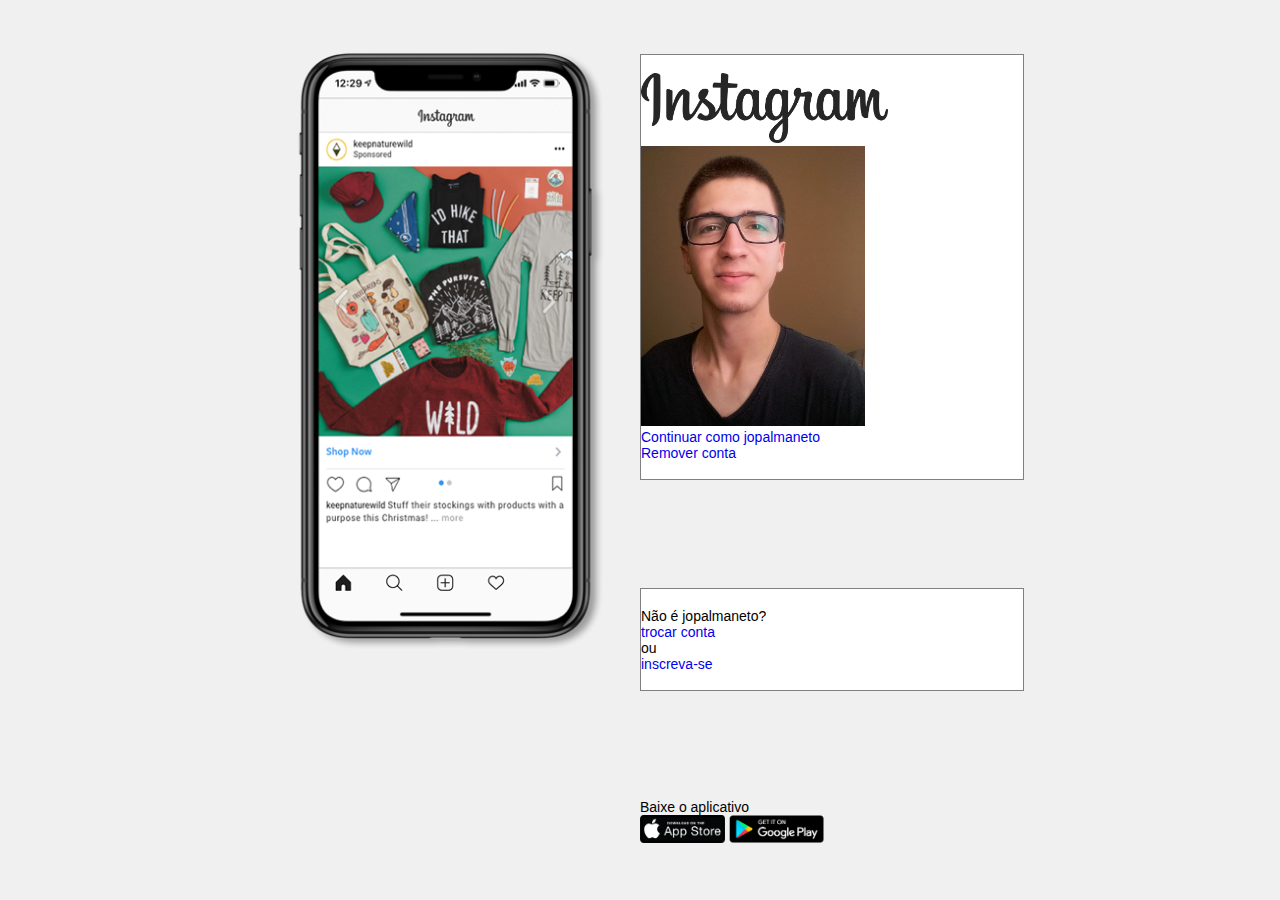
==== code/index.html @ 5d359155 "restructuring the directories" ====
<!DOCTYPE html>
<html lang="en">

    <head>
        <meta charset="UTF-8">
        <meta name="viewport" content="width=device-width, initial-scale=1.0">
        <link rel="stylesheet" href="style.css">
        <title>Instagram </title>
    </head>

    <body>
        <div class="wrapper">

            <div class="cellphone">
                <img src="img/cellphone.png" alt="">
            </div>

            <div class="login">
                <div class="login-box">
                    <div class="login-box-logo">
                        <img src="img/instagram-logo.png" alt="">
                    </div>

                    <div class="login-box-profile">
                        <img src="img/eu.jpg" alt="">
                    </div>

                    <a href="#" class="login-link-continue"> Continuar como jopalmaneto </a> 
                    <a href="#" class="login-link"> Remover conta </a>
                </div>

                <div class="login-box">
                    <p class="login-plain-text"> Não é jopalmaneto? </p> 
                    <p class="login-plain-text"> </p> 
                        <a href="#" class="login-link"> trocar conta </a> 
                        ou 
                        <a href="#" class="login-link"> inscreva-se </a>
                    </p>
                </div>

                <div class="login-getapp">
                    <p class="login-plain-text"> Baixe o aplicativo </p>
                    
                    <div class="login-getapp-download">
                        <img src="img/appstore.png" alt="">
                        <img src="img/playstore.png" alt="">
                    </div>
                </div>
            </div>

        </div>
    </body>
</html>
---- code/style.css ----
* {
    padding: 0;
    margin: 0;
    box-sizing: border-box;
    text-decoration: none;
    font-family: sans-serif;
    font-size: 14px;
}

body{
    width: 100%;
    min-height: 100vh;
    background-color: rgb(241, 240, 240);
    padding: 0;
    margin: 0;
    display: flex;
    justify-content: center;
}

.wrapper{
    display: flex;
    align-content: center;
    justify-content: start;
    width: 60%;
    height: 100vh;
}

.cellphone{
    display: flex;
    align-content: center;
    justify-content: center;
    width: 50%;
}

.cellphone img{
    height: 50rem;
}

.login {
    display: flex;
    justify-content: space-around;
    align-content: center;
    flex-direction: column;
    min-height: 34rem;
    width: 50%;
}

.login-box {
    display: flex;
    justify-content: space-between;
    align-content: center;
    flex-direction: column;
    background-color: white;
    padding: 1.3rem 0;
    width: 100%;
    border: 1px solid gray;
}

.login-box-logo img{
    height: 5rem;
}

.login-box-profile img{
    height: 20rem;
}

.login-getapp img{
    height: 2rem;
}
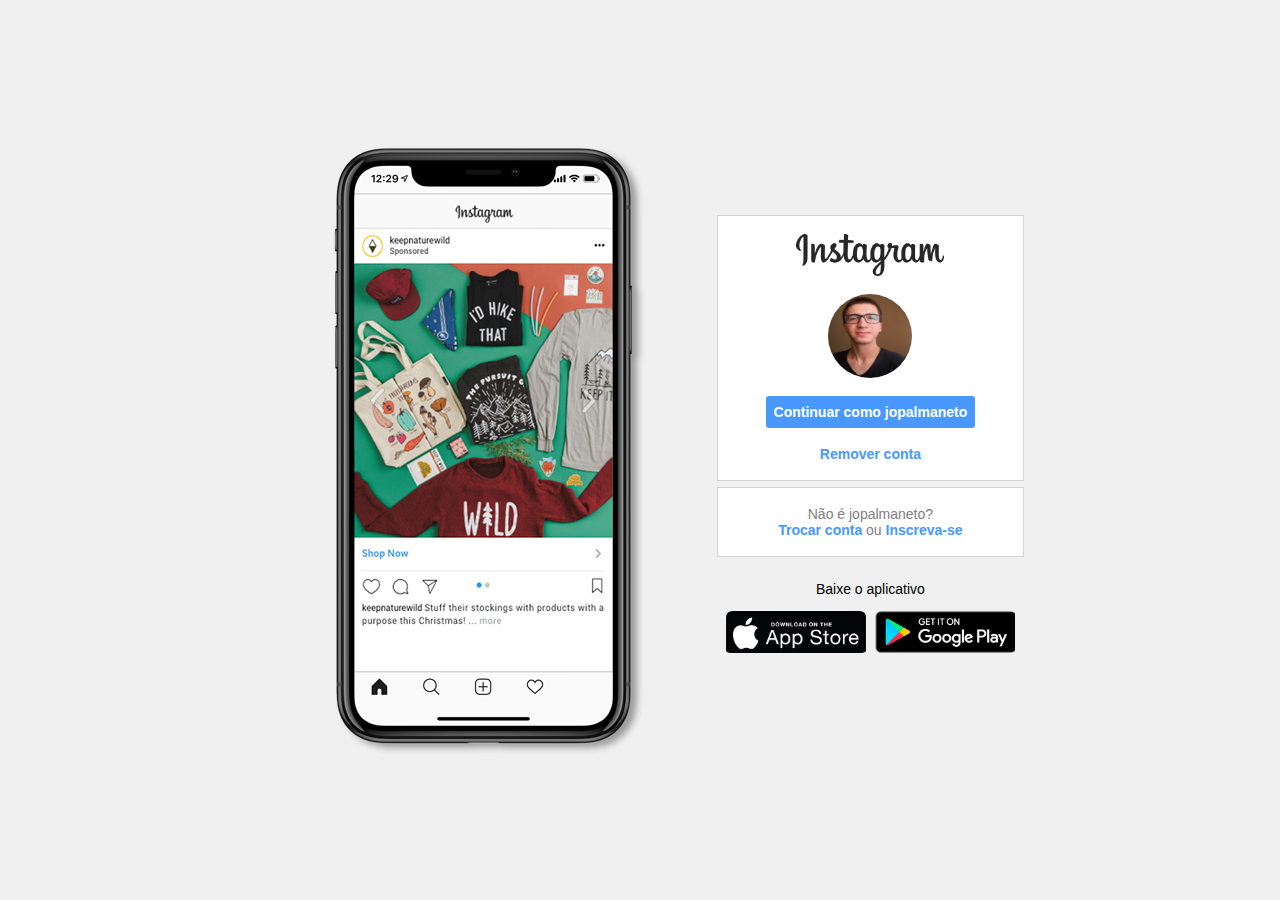
==== commit 7c7e7084: "finished. Last images added, flex configurations fixed, links stylized" ====
--- a/code/index.html
+++ b/code/index.html
@@ -17,10 +17,8 @@
 
             <div class="login">
                 <div class="login-box">
-                    <div class="login-box-logo">
-                        <img src="img/instagram-logo.png" alt="">
-                    </div>
-
+                    <img class="login-box-logo" src="img/instagram-logo.png" alt="">
+                    
                     <div class="login-box-profile">
                         <img src="img/eu.jpg" alt="">
                     </div>
@@ -31,19 +29,19 @@
 
                 <div class="login-box">
                     <p class="login-plain-text"> Não é jopalmaneto? </p> 
-                    <p class="login-plain-text"> </p> 
-                        <a href="#" class="login-link"> trocar conta </a> 
+                    <p class="login-plain-text">
+                        <a href="#" class="login-link">Trocar conta<a> 
                         ou 
-                        <a href="#" class="login-link"> inscreva-se </a>
+                        <a href="#" class="login-link">Inscreva-se </a>
                     </p>
                 </div>
 
                 <div class="login-getapp">
-                    <p class="login-plain-text"> Baixe o aplicativo </p>
+                    <p> Baixe o aplicativo </p>
                     
                     <div class="login-getapp-download">
-                        <img src="img/appstore.png" alt="">
-                        <img src="img/playstore.png" alt="">
+                        <a href="#" class="login-getapp-download-link"></a>
+                        <a href="#" class="login-getapp-download-link"></a>
                     </div>
                 </div>
             </div>
--- a/code/style.css
+++ b/code/style.css
@@ -19,7 +19,7 @@
 
 .wrapper{
     display: flex;
-    align-content: center;
+    align-items: center;
     justify-content: start;
     width: 60%;
     height: 100vh;
@@ -27,43 +27,97 @@
 
 .cellphone{
     display: flex;
-    align-content: center;
+    align-items: center;
     justify-content: center;
-    width: 50%;
+    height: 50rem;
+    width: 60%;
 }
 
-.cellphone img{
-    height: 50rem;
-}
 
 .login {
     display: flex;
     justify-content: space-around;
-    align-content: center;
+    align-items: center;
     flex-direction: column;
     min-height: 34rem;
-    width: 50%;
+    width: 40%;
 }
 
 .login-box {
     display: flex;
-    justify-content: space-between;
-    align-content: center;
     flex-direction: column;
+    justify-content: space-between; /* vertical */
+    align-items: center;
     background-color: white;
     padding: 1.3rem 0;
     width: 100%;
-    border: 1px solid gray;
+    border: 1px solid lightgray;
 }
-
-.login-box-logo img{
-    height: 5rem;
+.login-box:nth-child(1){
+    min-height: 19rem;
+}
+.login-box-profile{
+    display: flex;
+    justify-content: center;
+    align-items: center;
+    border-radius: 50%;
+    overflow: hidden;
 }
 
 .login-box-profile img{
-    height: 20rem;
+    height: 6rem;
+    width: 6rem;
 }
 
-.login-getapp img{
-    height: 2rem;
+.login-box-logo{
+    height: 3rem;
+}
+
+.login-link-continue{
+    background-color: #4898ff;
+    font-weight: bold;
+    color: white;
+    border-radius: 3px;
+    padding: 8px;
+}
+
+.login-plain-text{
+    color: gray;
+}
+
+.login-link{
+    color: #4898ff;
+    font-weight: bold;
+}
+
+.login-getapp{
+    display: flex;
+    align-items: center;
+    justify-content: center;
+    flex-direction: column;
+    padding: 1.3rem 0;
+    width: 100%;
+}
+
+.login-getapp-download{
+    display: flex;
+    justify-content: space-evenly;
+    align-items: center;
+    width: 100%;
+    padding: 1rem 0;
+}
+
+.login-getapp-download-link{
+    height: 3rem;
+    width: 10rem;
+    background-size: cover;
+    border-radius: 5%;
+}
+
+.login-getapp-download-link:nth-child(1){
+    background-image: url('./img/appstore.png');
+}
+
+.login-getapp-download-link:nth-child(2){
+    background-image: url('./img/playstore.png');
 }